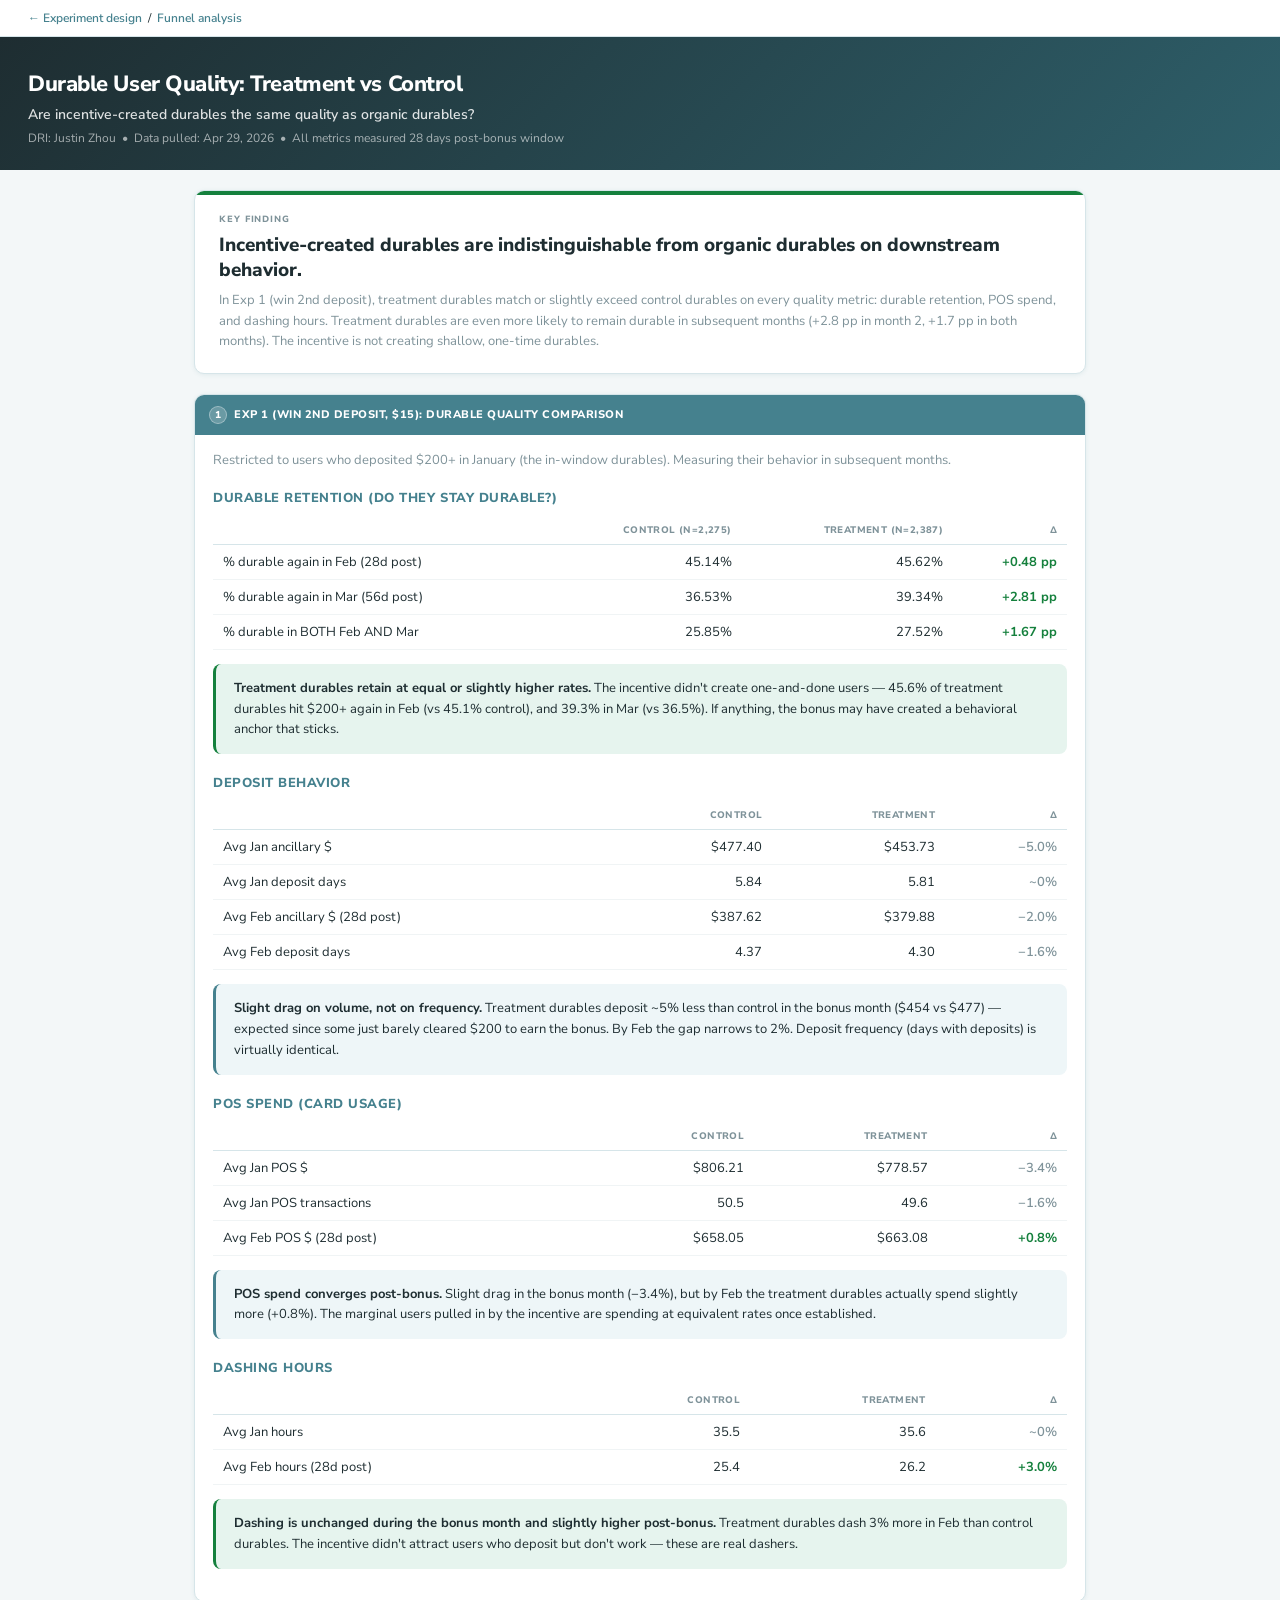
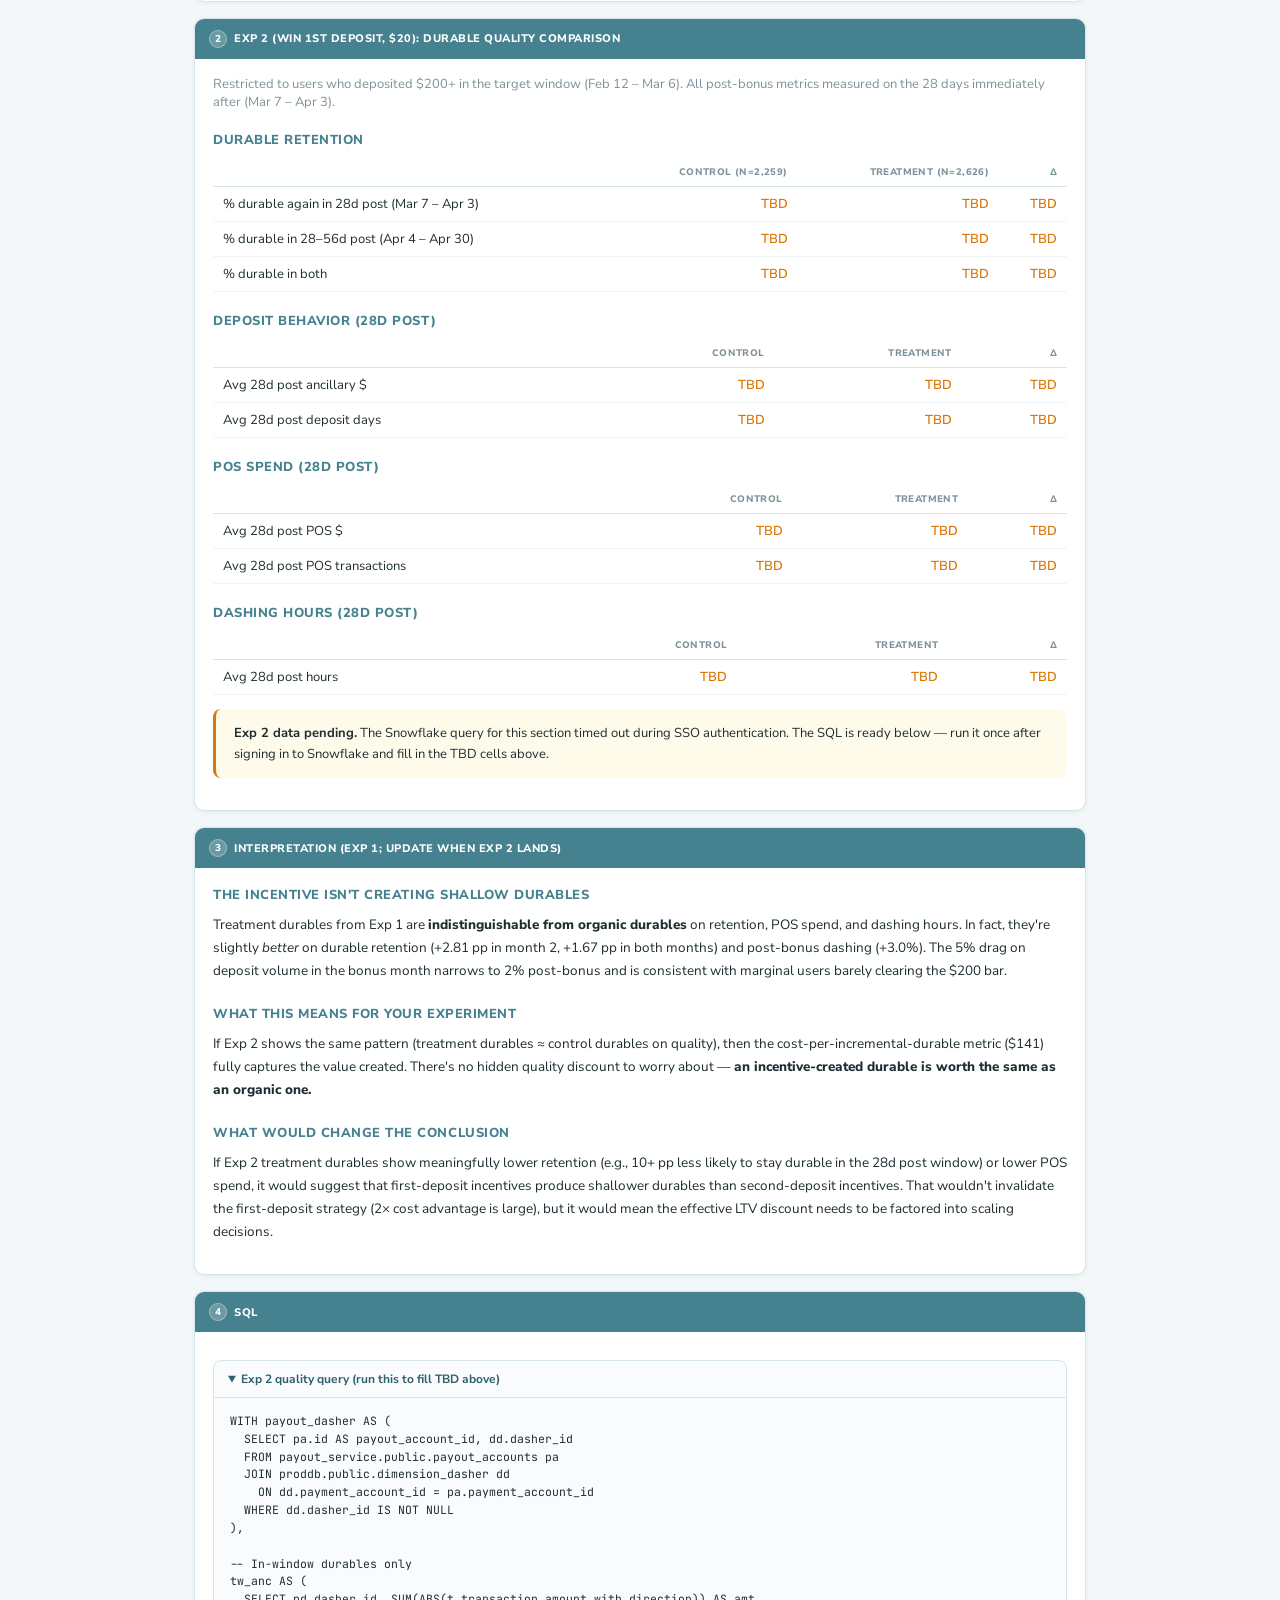
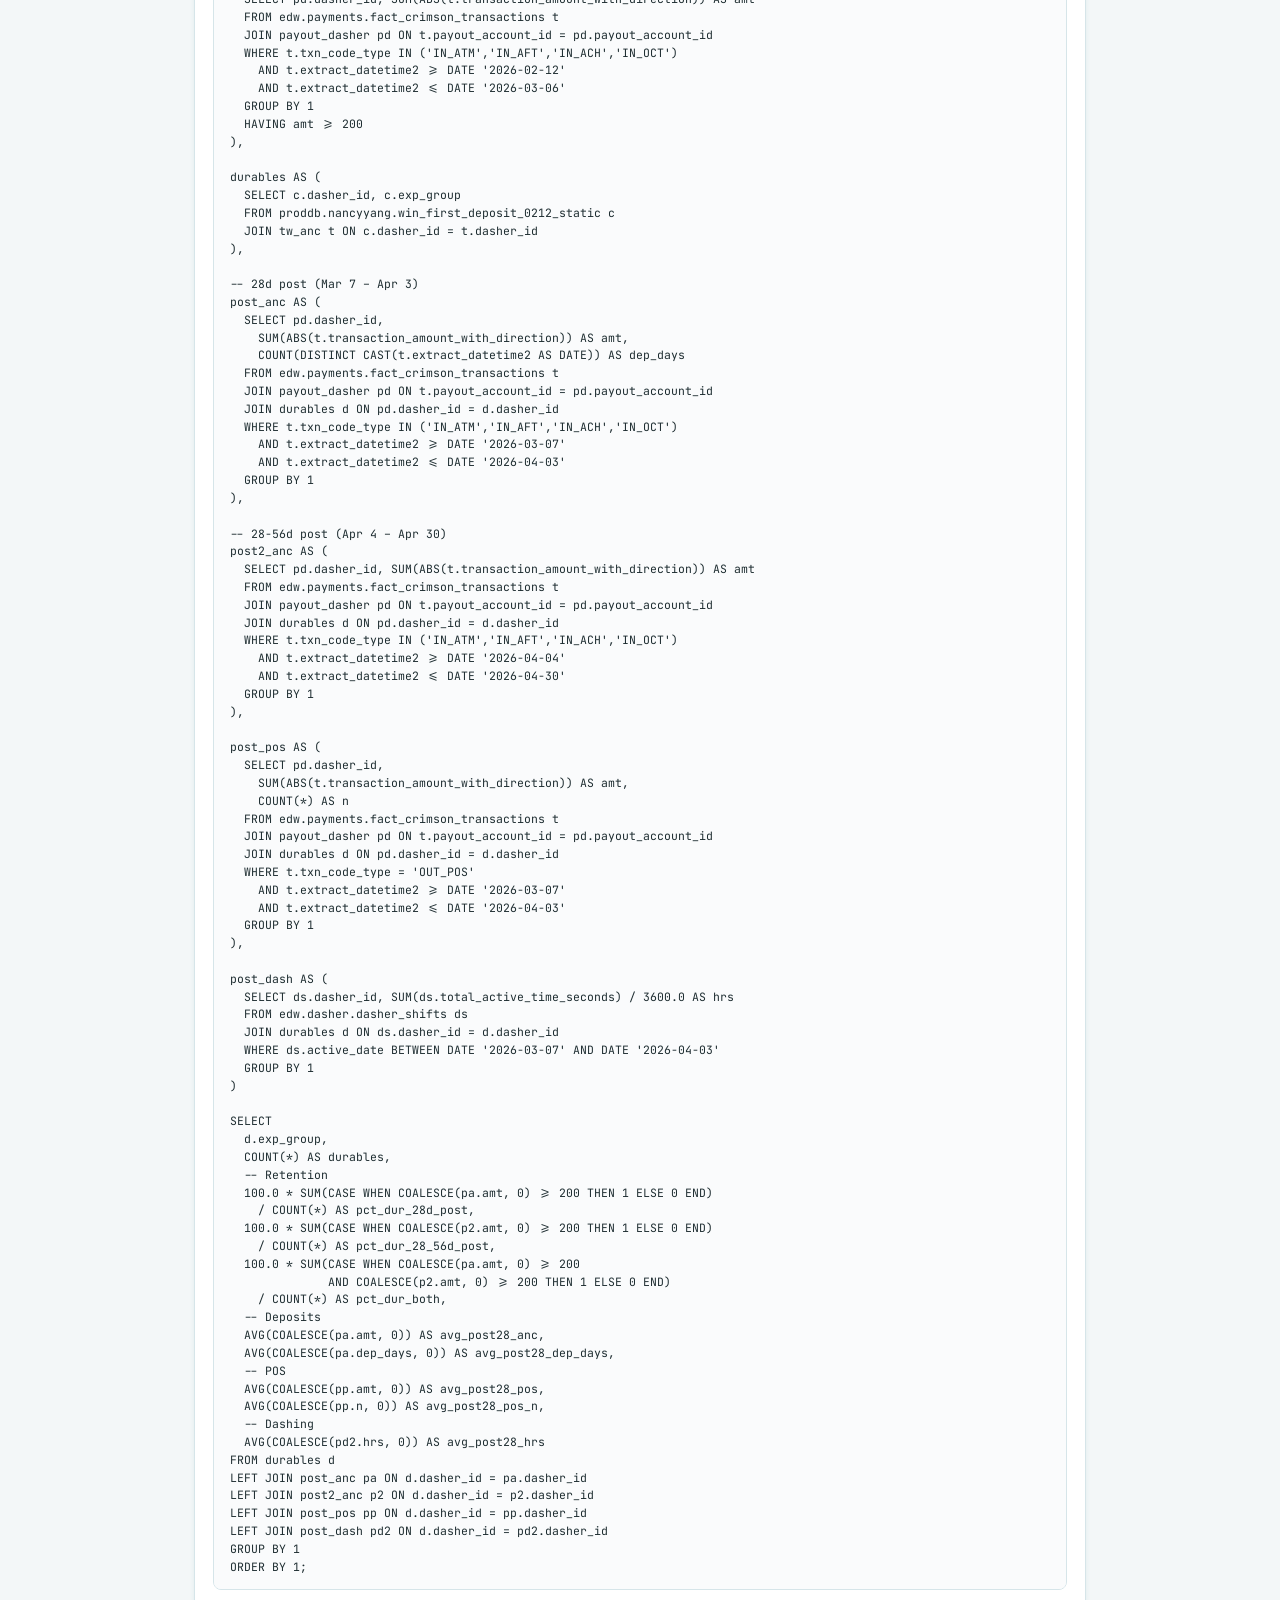
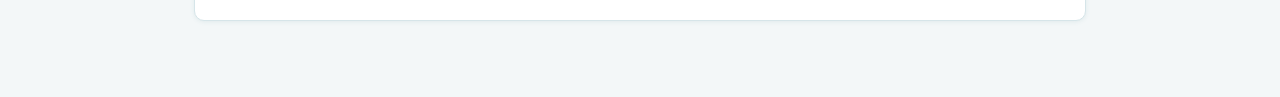
==== durable_quality.html @ f493b800 "Add durable quality comparison + updated funnel analysis New page: durable_quality.html — are incent" ====
<!DOCTYPE html>
<html lang="en">
<head>
  <meta charset="UTF-8">
  <meta name="viewport" content="width=device-width, initial-scale=1.0">
  <title>Durable User Quality: Treatment vs Control</title>
  <link rel="preconnect" href="https://fonts.googleapis.com">
  <link rel="preconnect" href="https://fonts.gstatic.com" crossorigin>
  <link href="https://fonts.googleapis.com/css2?family=Nunito+Sans:wght@300;400;600;700;800;900&family=JetBrains+Mono:wght@400;600&display=swap" rel="stylesheet">
  <style>
    :root {
      --ink: #1e2d31; --muted: #7e9299; --teal: #45818e; --teal-dark: #2e5f6a;
      --teal-xl: #eef6f8; --border: #d6e5e9; --bg: #f3f7f8; --surface: #fff;
      --green: #15803d; --green-soft: #e6f4ee; --red: #b91c1c; --red-soft: #fef2f2;
      --amber: #d97706; --amber-soft: #fffbeb;
      --font: "Nunito Sans", "Helvetica Neue", Arial, sans-serif;
      --mono: "JetBrains Mono", "SF Mono", Menlo, monospace;
    }
    * { box-sizing: border-box; }
    html, body { margin: 0; font-family: var(--font); background: var(--bg); color: var(--ink); -webkit-font-smoothing: antialiased; }
    .header { background: linear-gradient(135deg, #1e2d31 0%, var(--teal-dark) 100%); padding: 32px 28px 24px; color: #fff; }
    .header h1 { margin: 0 0 6px; font-size: 22px; font-weight: 800; letter-spacing: -0.02em; }
    .header .subtitle { font-size: 14px; font-weight: 600; color: rgba(255,255,255,0.85); margin-bottom: 6px; }
    .header .meta { font-size: 12px; font-weight: 400; color: rgba(255,255,255,0.6); }
    .breadcrumb { background: var(--surface); border-bottom: 1px solid var(--border); padding: 10px 28px; font-size: 12px; }
    .breadcrumb a { color: var(--teal); text-decoration: none; font-weight: 600; }
    .wrap { max-width: 940px; margin: 0 auto; padding: 20px 24px 60px; }
    .verdict-row { display: grid; grid-template-columns: 1fr; gap: 14px; margin-bottom: 20px; }
    .verdict-card { background: var(--surface); border: 1px solid var(--border); border-radius: 10px; padding: 22px 24px; box-shadow: 0 1px 4px rgba(69,129,142,0.1); position: relative; overflow: hidden; }
    .verdict-card::before { content: ""; position: absolute; top: 0; left: 0; right: 0; height: 4px; background: var(--green); }
    .verdict-tag { font-size: 9px; font-weight: 800; text-transform: uppercase; letter-spacing: 0.1em; color: var(--muted); margin-bottom: 8px; }
    .verdict-headline { font-size: 19px; font-weight: 800; line-height: 1.3; margin-bottom: 8px; }
    .verdict-sub { font-size: 13px; line-height: 1.55; color: var(--muted); margin: 0; }
    .card { background: var(--surface); border: 1px solid var(--border); border-radius: 10px; box-shadow: 0 1px 4px rgba(69,129,142,0.1); overflow: hidden; margin-bottom: 16px; }
    .sec-head { font-size: 11px; font-weight: 800; text-transform: uppercase; letter-spacing: 0.5px; display: flex; align-items: center; gap: 7px; background: var(--teal); color: #fff; margin: 0; padding: 11px 14px; }
    .sec-head .sec-num { display: inline-flex; align-items: center; justify-content: center; width: 18px; height: 18px; border-radius: 50%; background: rgba(255,255,255,0.2); border: 1px solid rgba(255,255,255,0.35); font-size: 10px; font-weight: 800; }
    .card-body { padding: 16px 18px 18px; }
    table { border-collapse: collapse; width: 100%; font-size: 13px; margin: 0; }
    th, td { padding: 8px 10px; text-align: left; vertical-align: top; border-bottom: 1px solid #f0f4f5; }
    th { font-size: 9.5px; font-weight: 800; text-transform: uppercase; letter-spacing: 0.4px; color: var(--muted); border-bottom: 1px solid var(--border); }
    td.num { text-align: right; font-variant-numeric: tabular-nums; }
    th.num { text-align: right; }
    tbody tr:hover td { background: var(--teal-xl); }
    .lift-pos { color: var(--green); font-weight: 700; }
    .lift-neg { color: var(--red); font-weight: 700; }
    .lift-flat { color: var(--muted); font-weight: 600; }
    .tbd { color: var(--amber); font-weight: 600; }
    .callout { border-radius: 8px; padding: 14px 18px; margin: 14px 0; font-size: 13px; line-height: 1.6; }
    .callout--green { background: var(--green-soft); border-left: 3px solid var(--green); }
    .callout--amber { background: var(--amber-soft); border-left: 3px solid var(--amber); }
    .callout--teal { background: var(--teal-xl); border-left: 3px solid var(--teal); }
    .narrative { font-size: 13.5px; line-height: 1.7; }
    .narrative p { margin: 0 0 12px; }
    .narrative strong { font-weight: 800; }
    h3.section-sub { font-size: 13px; font-weight: 800; text-transform: uppercase; letter-spacing: 0.04em; color: var(--teal); margin: 20px 0 8px; }
    h3.section-sub:first-child { margin-top: 0; }
    details.sql { border: 1px solid var(--border); border-radius: 8px; margin: 12px 0; background: #fafbfc; overflow: hidden; }
    details.sql summary { cursor: pointer; padding: 10px 14px; font-size: 12px; font-weight: 700; color: var(--teal-dark); user-select: none; }
    details.sql summary:hover { background: var(--teal-xl); }
    details.sql[open] summary { border-bottom: 1px solid var(--border); }
    details.sql pre { margin: 0; padding: 14px 16px; font-family: var(--mono); font-size: 11.5px; line-height: 1.55; color: #1e2d31; background: #fafbfc; overflow-x: auto; white-space: pre; }
  </style>
</head>
<body>

<div class="breadcrumb"><a href="/">&larr; Experiment design</a> &nbsp;/&nbsp; <a href="funnel_analysis.html">Funnel analysis</a></div>

<div class="header">
  <h1>Durable User Quality: Treatment vs Control</h1>
  <div class="subtitle">Are incentive-created durables the same quality as organic durables?</div>
  <div class="meta">DRI: Justin Zhou &nbsp;&bull;&nbsp; Data pulled: Apr 29, 2026 &nbsp;&bull;&nbsp; All metrics measured 28 days post-bonus window</div>
</div>

<div class="wrap">

  <div class="verdict-row">
    <div class="verdict-card">
      <div class="verdict-tag">Key finding</div>
      <div class="verdict-headline">Incentive-created durables are indistinguishable from organic durables on downstream behavior.</div>
      <p class="verdict-sub">In Exp 1 (win 2nd deposit), treatment durables match or slightly exceed control durables on every quality metric: durable retention, POS spend, and dashing hours. Treatment durables are even more likely to remain durable in subsequent months (+2.8 pp in month 2, +1.7 pp in both months). The incentive is not creating shallow, one-time durables.</p>
    </div>
  </div>

  <!-- ── 1. Exp 1 ── -->
  <div class="card">
    <div class="sec-head"><span class="sec-num">1</span> Exp 1 (Win 2nd Deposit, $15): Durable quality comparison</div>
    <div class="card-body">
      <p style="font-size:13px; color:var(--muted); margin:0 0 14px;">Restricted to users who deposited $200+ in January (the in-window durables). Measuring their behavior in subsequent months.</p>

      <h3 class="section-sub">Durable retention (do they stay durable?)</h3>
      <table>
        <thead>
          <tr><th></th><th class="num">Control (n=2,275)</th><th class="num">Treatment (n=2,387)</th><th class="num">Δ</th></tr>
        </thead>
        <tbody>
          <tr>
            <td>% durable again in Feb (28d post)</td>
            <td class="num">45.14%</td>
            <td class="num">45.62%</td>
            <td class="num lift-pos">+0.48 pp</td>
          </tr>
          <tr>
            <td>% durable again in Mar (56d post)</td>
            <td class="num">36.53%</td>
            <td class="num">39.34%</td>
            <td class="num lift-pos">+2.81 pp</td>
          </tr>
          <tr>
            <td>% durable in BOTH Feb AND Mar</td>
            <td class="num">25.85%</td>
            <td class="num">27.52%</td>
            <td class="num lift-pos">+1.67 pp</td>
          </tr>
        </tbody>
      </table>

      <div class="callout callout--green">
        <strong>Treatment durables retain at equal or slightly higher rates.</strong> The incentive didn't create one-and-done users &mdash; 45.6% of treatment durables hit $200+ again in Feb (vs 45.1% control), and 39.3% in Mar (vs 36.5%). If anything, the bonus may have created a behavioral anchor that sticks.
      </div>

      <h3 class="section-sub">Deposit behavior</h3>
      <table>
        <thead>
          <tr><th></th><th class="num">Control</th><th class="num">Treatment</th><th class="num">Δ</th></tr>
        </thead>
        <tbody>
          <tr><td>Avg Jan ancillary $</td><td class="num">$477.40</td><td class="num">$453.73</td><td class="num lift-flat">&minus;5.0%</td></tr>
          <tr><td>Avg Jan deposit days</td><td class="num">5.84</td><td class="num">5.81</td><td class="num lift-flat">~0%</td></tr>
          <tr><td>Avg Feb ancillary $ (28d post)</td><td class="num">$387.62</td><td class="num">$379.88</td><td class="num lift-flat">&minus;2.0%</td></tr>
          <tr><td>Avg Feb deposit days</td><td class="num">4.37</td><td class="num">4.30</td><td class="num lift-flat">&minus;1.6%</td></tr>
        </tbody>
      </table>

      <div class="callout callout--teal">
        <strong>Slight drag on volume, not on frequency.</strong> Treatment durables deposit ~5% less than control in the bonus month ($454 vs $477) &mdash; expected since some just barely cleared $200 to earn the bonus. By Feb the gap narrows to 2%. Deposit frequency (days with deposits) is virtually identical.
      </div>

      <h3 class="section-sub">POS spend (card usage)</h3>
      <table>
        <thead>
          <tr><th></th><th class="num">Control</th><th class="num">Treatment</th><th class="num">Δ</th></tr>
        </thead>
        <tbody>
          <tr><td>Avg Jan POS $</td><td class="num">$806.21</td><td class="num">$778.57</td><td class="num lift-flat">&minus;3.4%</td></tr>
          <tr><td>Avg Jan POS transactions</td><td class="num">50.5</td><td class="num">49.6</td><td class="num lift-flat">&minus;1.6%</td></tr>
          <tr><td>Avg Feb POS $ (28d post)</td><td class="num">$658.05</td><td class="num">$663.08</td><td class="num lift-pos">+0.8%</td></tr>
        </tbody>
      </table>

      <div class="callout callout--teal">
        <strong>POS spend converges post-bonus.</strong> Slight drag in the bonus month (&minus;3.4%), but by Feb the treatment durables actually spend slightly more (+0.8%). The marginal users pulled in by the incentive are spending at equivalent rates once established.
      </div>

      <h3 class="section-sub">Dashing hours</h3>
      <table>
        <thead>
          <tr><th></th><th class="num">Control</th><th class="num">Treatment</th><th class="num">Δ</th></tr>
        </thead>
        <tbody>
          <tr><td>Avg Jan hours</td><td class="num">35.5</td><td class="num">35.6</td><td class="num lift-flat">~0%</td></tr>
          <tr><td>Avg Feb hours (28d post)</td><td class="num">25.4</td><td class="num">26.2</td><td class="num lift-pos">+3.0%</td></tr>
        </tbody>
      </table>

      <div class="callout callout--green">
        <strong>Dashing is unchanged during the bonus month and slightly higher post-bonus.</strong> Treatment durables dash 3% more in Feb than control durables. The incentive didn't attract users who deposit but don't work &mdash; these are real dashers.
      </div>
    </div>
  </div>

  <!-- ── 2. Exp 2 ── -->
  <div class="card">
    <div class="sec-head"><span class="sec-num">2</span> Exp 2 (Win 1st Deposit, $20): Durable quality comparison</div>
    <div class="card-body">
      <p style="font-size:13px; color:var(--muted); margin:0 0 14px;">Restricted to users who deposited $200+ in the target window (Feb 12 &ndash; Mar 6). All post-bonus metrics measured on the 28 days immediately after (Mar 7 &ndash; Apr 3).</p>

      <h3 class="section-sub">Durable retention</h3>
      <table>
        <thead>
          <tr><th></th><th class="num">Control (n=2,259)</th><th class="num">Treatment (n=2,626)</th><th class="num">Δ</th></tr>
        </thead>
        <tbody>
          <tr><td>% durable again in 28d post (Mar 7 &ndash; Apr 3)</td><td class="num tbd">TBD</td><td class="num tbd">TBD</td><td class="num tbd">TBD</td></tr>
          <tr><td>% durable in 28&ndash;56d post (Apr 4 &ndash; Apr 30)</td><td class="num tbd">TBD</td><td class="num tbd">TBD</td><td class="num tbd">TBD</td></tr>
          <tr><td>% durable in both</td><td class="num tbd">TBD</td><td class="num tbd">TBD</td><td class="num tbd">TBD</td></tr>
        </tbody>
      </table>

      <h3 class="section-sub">Deposit behavior (28d post)</h3>
      <table>
        <thead>
          <tr><th></th><th class="num">Control</th><th class="num">Treatment</th><th class="num">Δ</th></tr>
        </thead>
        <tbody>
          <tr><td>Avg 28d post ancillary $</td><td class="num tbd">TBD</td><td class="num tbd">TBD</td><td class="num tbd">TBD</td></tr>
          <tr><td>Avg 28d post deposit days</td><td class="num tbd">TBD</td><td class="num tbd">TBD</td><td class="num tbd">TBD</td></tr>
        </tbody>
      </table>

      <h3 class="section-sub">POS spend (28d post)</h3>
      <table>
        <thead>
          <tr><th></th><th class="num">Control</th><th class="num">Treatment</th><th class="num">Δ</th></tr>
        </thead>
        <tbody>
          <tr><td>Avg 28d post POS $</td><td class="num tbd">TBD</td><td class="num tbd">TBD</td><td class="num tbd">TBD</td></tr>
          <tr><td>Avg 28d post POS transactions</td><td class="num tbd">TBD</td><td class="num tbd">TBD</td><td class="num tbd">TBD</td></tr>
        </tbody>
      </table>

      <h3 class="section-sub">Dashing hours (28d post)</h3>
      <table>
        <thead>
          <tr><th></th><th class="num">Control</th><th class="num">Treatment</th><th class="num">Δ</th></tr>
        </thead>
        <tbody>
          <tr><td>Avg 28d post hours</td><td class="num tbd">TBD</td><td class="num tbd">TBD</td><td class="num tbd">TBD</td></tr>
        </tbody>
      </table>

      <div class="callout callout--amber">
        <strong>Exp 2 data pending.</strong> The Snowflake query for this section timed out during SSO authentication. The SQL is ready below &mdash; run it once after signing in to Snowflake and fill in the TBD cells above.
      </div>
    </div>
  </div>

  <!-- ── 3. Interpretation ── -->
  <div class="card">
    <div class="sec-head"><span class="sec-num">3</span> Interpretation (Exp 1; update when Exp 2 lands)</div>
    <div class="card-body narrative">
      <h3 class="section-sub">The incentive isn't creating shallow durables</h3>
      <p>Treatment durables from Exp 1 are <strong>indistinguishable from organic durables</strong> on retention, POS spend, and dashing hours. In fact, they're slightly <em>better</em> on durable retention (+2.81 pp in month 2, +1.67 pp in both months) and post-bonus dashing (+3.0%). The 5% drag on deposit volume in the bonus month narrows to 2% post-bonus and is consistent with marginal users barely clearing the $200 bar.</p>

      <h3 class="section-sub">What this means for your experiment</h3>
      <p>If Exp 2 shows the same pattern (treatment durables ≈ control durables on quality), then the cost-per-incremental-durable metric ($141) fully captures the value created. There's no hidden quality discount to worry about &mdash; <strong>an incentive-created durable is worth the same as an organic one.</strong></p>

      <h3 class="section-sub">What would change the conclusion</h3>
      <p>If Exp 2 treatment durables show meaningfully lower retention (e.g., 10+ pp less likely to stay durable in the 28d post window) or lower POS spend, it would suggest that first-deposit incentives produce shallower durables than second-deposit incentives. That wouldn't invalidate the first-deposit strategy (2&times; cost advantage is large), but it would mean the effective LTV discount needs to be factored into scaling decisions.</p>
    </div>
  </div>

  <!-- ── 4. SQL ── -->
  <div class="card">
    <div class="sec-head"><span class="sec-num">4</span> SQL</div>
    <div class="card-body">

      <details class="sql" open>
        <summary>Exp 2 quality query (run this to fill TBD above)</summary>
<pre>WITH payout_dasher AS (
  SELECT pa.id AS payout_account_id, dd.dasher_id
  FROM payout_service.public.payout_accounts pa
  JOIN proddb.public.dimension_dasher dd
    ON dd.payment_account_id = pa.payment_account_id
  WHERE dd.dasher_id IS NOT NULL
),

-- In-window durables only
tw_anc AS (
  SELECT pd.dasher_id, SUM(ABS(t.transaction_amount_with_direction)) AS amt
  FROM edw.payments.fact_crimson_transactions t
  JOIN payout_dasher pd ON t.payout_account_id = pd.payout_account_id
  WHERE t.txn_code_type IN ('IN_ATM','IN_AFT','IN_ACH','IN_OCT')
    AND t.extract_datetime2 &gt;= DATE '2026-02-12'
    AND t.extract_datetime2 &lt;= DATE '2026-03-06'
  GROUP BY 1
  HAVING amt &gt;= 200
),

durables AS (
  SELECT c.dasher_id, c.exp_group
  FROM proddb.nancyyang.win_first_deposit_0212_static c
  JOIN tw_anc t ON c.dasher_id = t.dasher_id
),

-- 28d post (Mar 7 – Apr 3)
post_anc AS (
  SELECT pd.dasher_id,
    SUM(ABS(t.transaction_amount_with_direction)) AS amt,
    COUNT(DISTINCT CAST(t.extract_datetime2 AS DATE)) AS dep_days
  FROM edw.payments.fact_crimson_transactions t
  JOIN payout_dasher pd ON t.payout_account_id = pd.payout_account_id
  JOIN durables d ON pd.dasher_id = d.dasher_id
  WHERE t.txn_code_type IN ('IN_ATM','IN_AFT','IN_ACH','IN_OCT')
    AND t.extract_datetime2 &gt;= DATE '2026-03-07'
    AND t.extract_datetime2 &lt;= DATE '2026-04-03'
  GROUP BY 1
),

-- 28-56d post (Apr 4 – Apr 30)
post2_anc AS (
  SELECT pd.dasher_id, SUM(ABS(t.transaction_amount_with_direction)) AS amt
  FROM edw.payments.fact_crimson_transactions t
  JOIN payout_dasher pd ON t.payout_account_id = pd.payout_account_id
  JOIN durables d ON pd.dasher_id = d.dasher_id
  WHERE t.txn_code_type IN ('IN_ATM','IN_AFT','IN_ACH','IN_OCT')
    AND t.extract_datetime2 &gt;= DATE '2026-04-04'
    AND t.extract_datetime2 &lt;= DATE '2026-04-30'
  GROUP BY 1
),

post_pos AS (
  SELECT pd.dasher_id,
    SUM(ABS(t.transaction_amount_with_direction)) AS amt,
    COUNT(*) AS n
  FROM edw.payments.fact_crimson_transactions t
  JOIN payout_dasher pd ON t.payout_account_id = pd.payout_account_id
  JOIN durables d ON pd.dasher_id = d.dasher_id
  WHERE t.txn_code_type = 'OUT_POS'
    AND t.extract_datetime2 &gt;= DATE '2026-03-07'
    AND t.extract_datetime2 &lt;= DATE '2026-04-03'
  GROUP BY 1
),

post_dash AS (
  SELECT ds.dasher_id, SUM(ds.total_active_time_seconds) / 3600.0 AS hrs
  FROM edw.dasher.dasher_shifts ds
  JOIN durables d ON ds.dasher_id = d.dasher_id
  WHERE ds.active_date BETWEEN DATE '2026-03-07' AND DATE '2026-04-03'
  GROUP BY 1
)

SELECT
  d.exp_group,
  COUNT(*) AS durables,
  -- Retention
  100.0 * SUM(CASE WHEN COALESCE(pa.amt, 0) &gt;= 200 THEN 1 ELSE 0 END)
    / COUNT(*) AS pct_dur_28d_post,
  100.0 * SUM(CASE WHEN COALESCE(p2.amt, 0) &gt;= 200 THEN 1 ELSE 0 END)
    / COUNT(*) AS pct_dur_28_56d_post,
  100.0 * SUM(CASE WHEN COALESCE(pa.amt, 0) &gt;= 200
              AND COALESCE(p2.amt, 0) &gt;= 200 THEN 1 ELSE 0 END)
    / COUNT(*) AS pct_dur_both,
  -- Deposits
  AVG(COALESCE(pa.amt, 0)) AS avg_post28_anc,
  AVG(COALESCE(pa.dep_days, 0)) AS avg_post28_dep_days,
  -- POS
  AVG(COALESCE(pp.amt, 0)) AS avg_post28_pos,
  AVG(COALESCE(pp.n, 0)) AS avg_post28_pos_n,
  -- Dashing
  AVG(COALESCE(pd2.hrs, 0)) AS avg_post28_hrs
FROM durables d
LEFT JOIN post_anc pa ON d.dasher_id = pa.dasher_id
LEFT JOIN post2_anc p2 ON d.dasher_id = p2.dasher_id
LEFT JOIN post_pos pp ON d.dasher_id = pp.dasher_id
LEFT JOIN post_dash pd2 ON d.dasher_id = pd2.dasher_id
GROUP BY 1
ORDER BY 1;
</pre>
      </details>

    </div>
  </div>

</div>

</body>
</html>
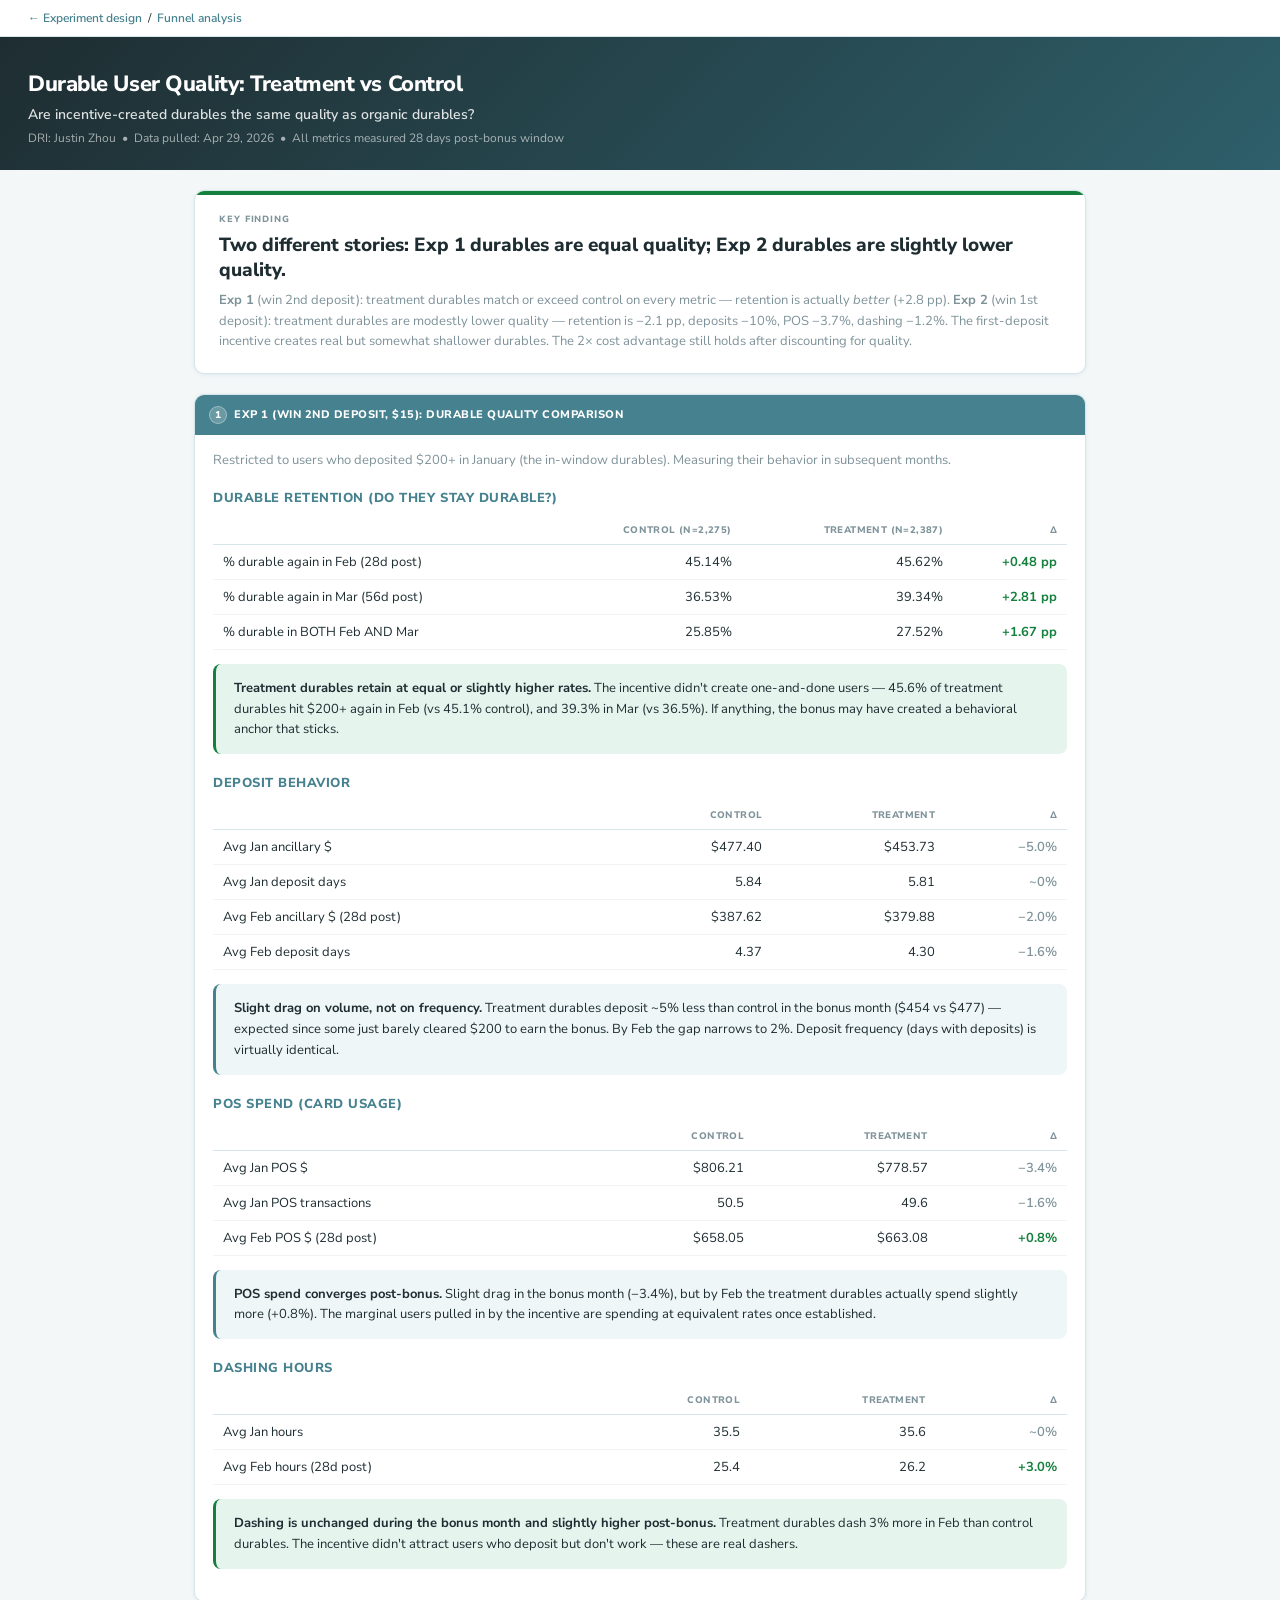
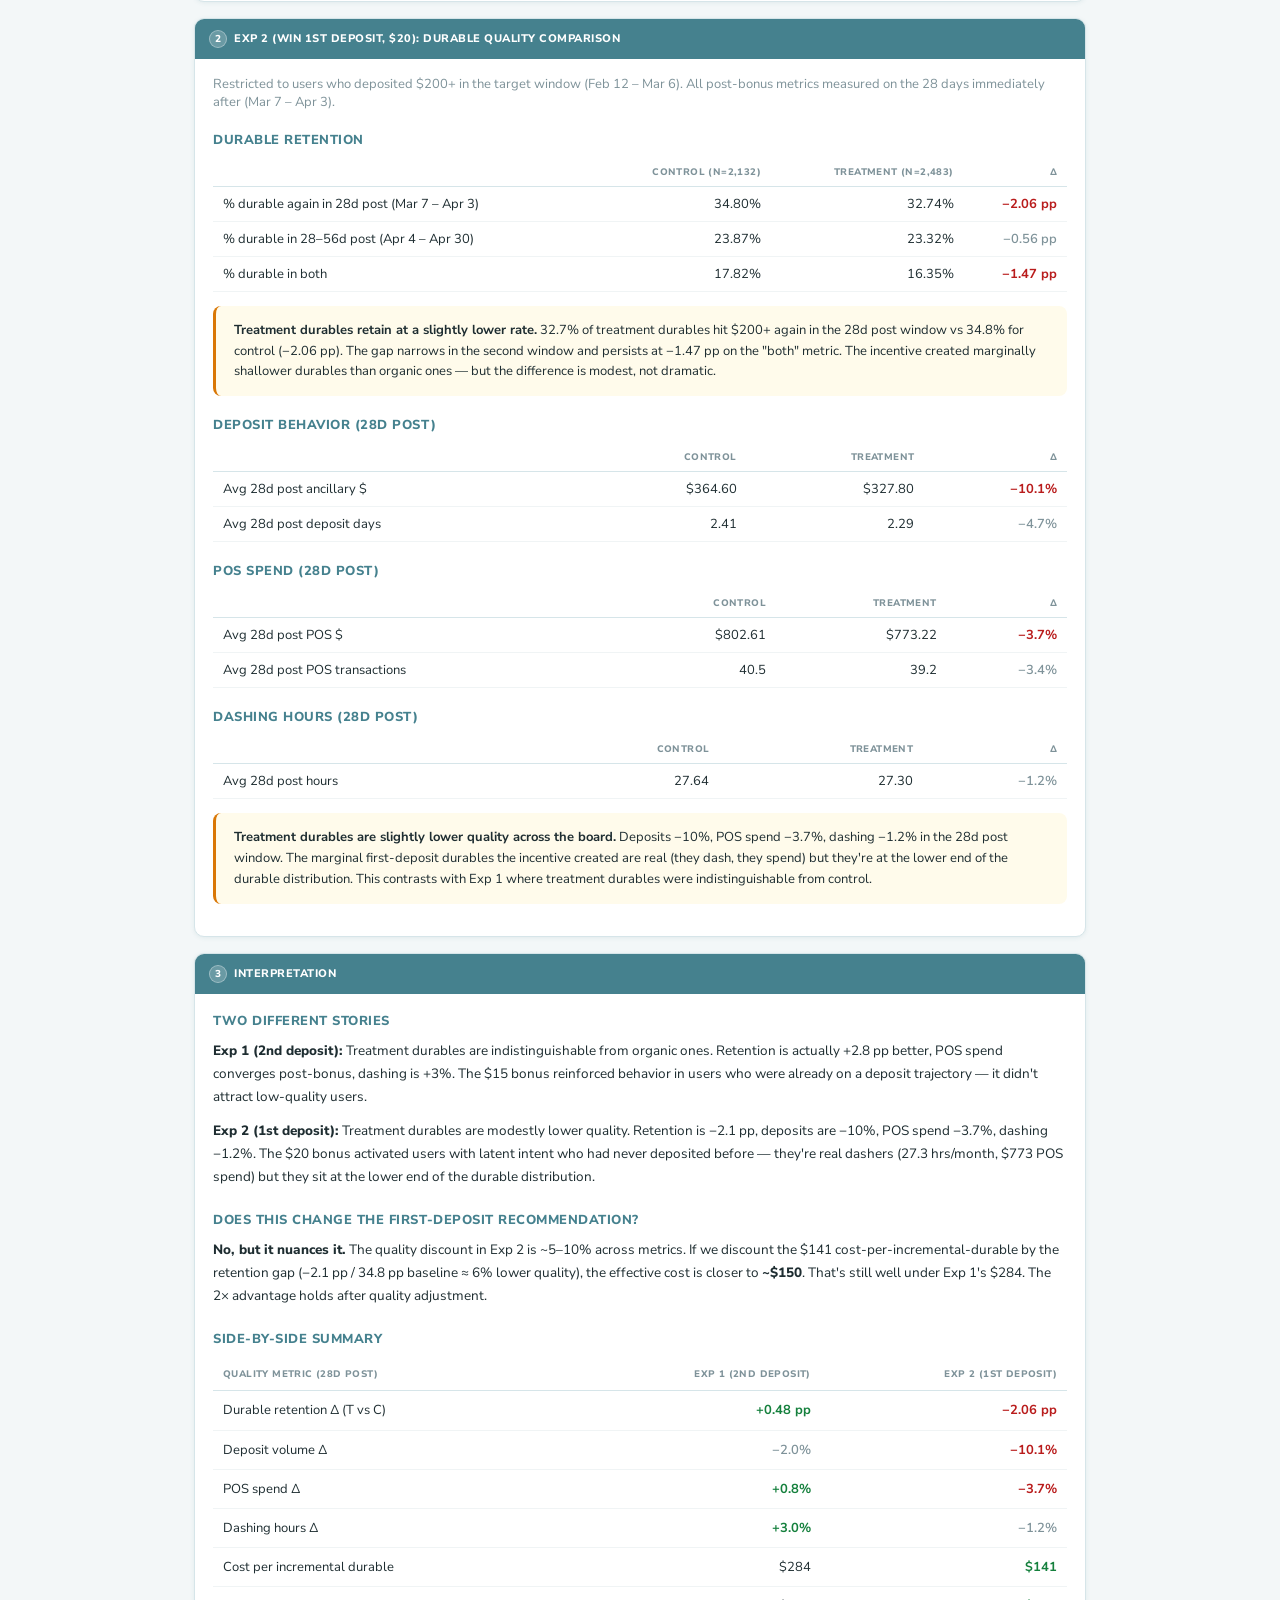
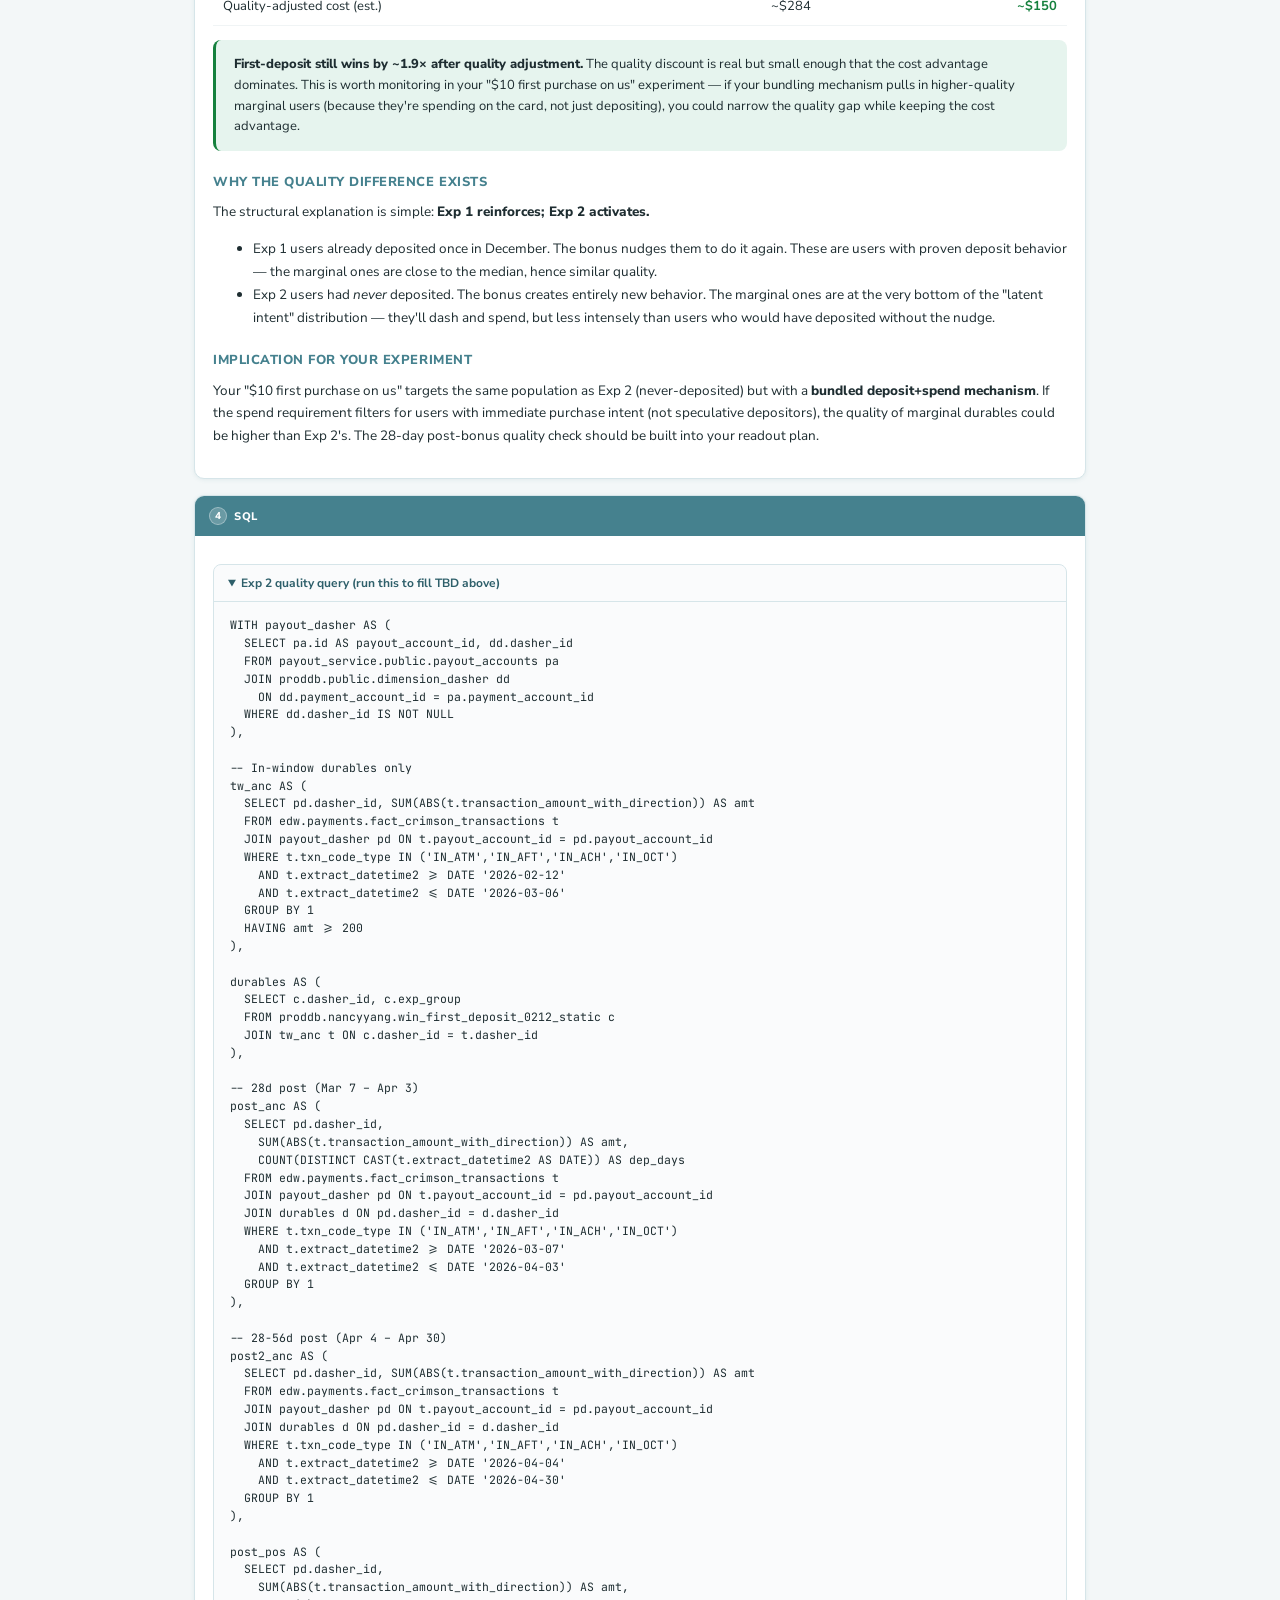
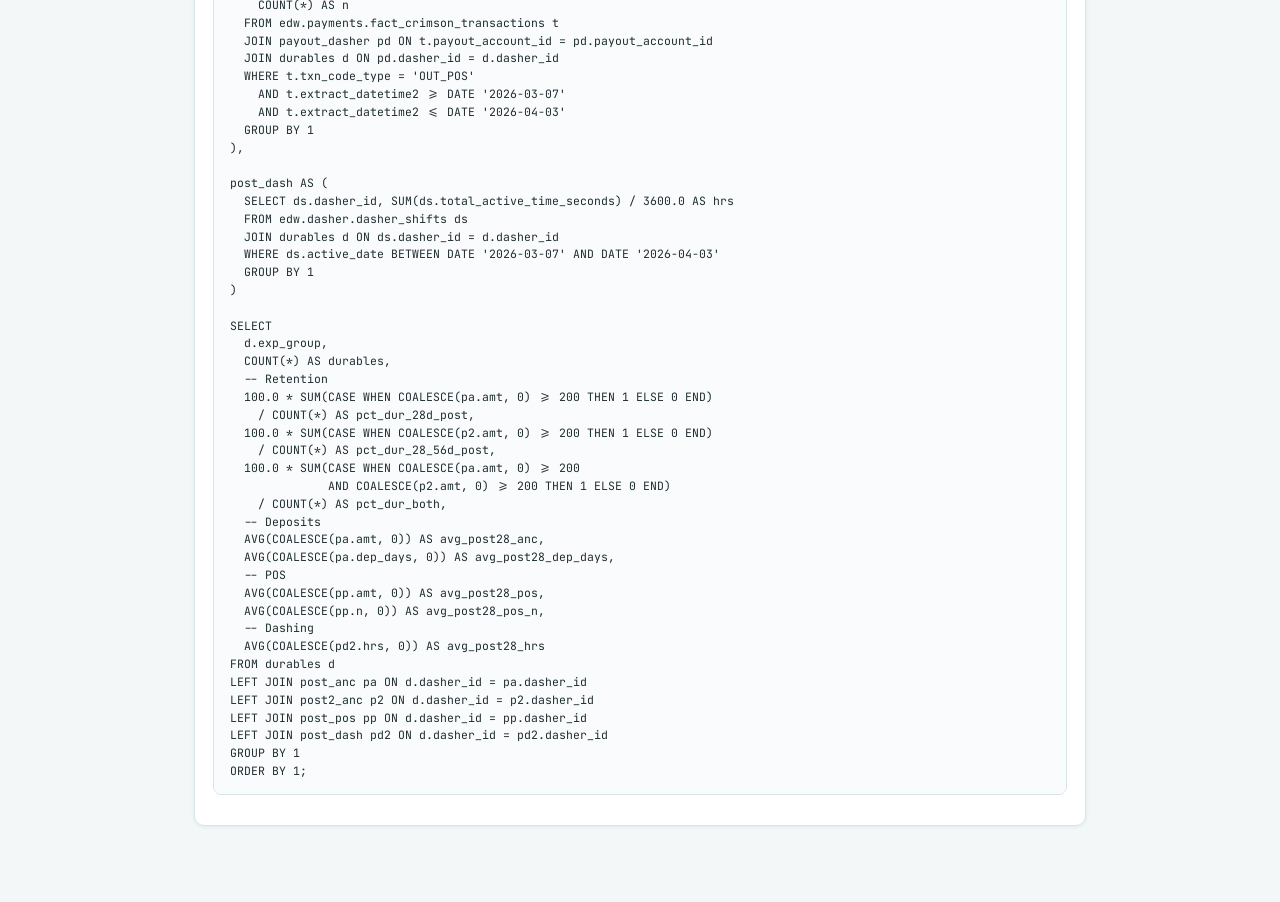
==== commit 3a341e67: "Fill Exp 2 durable quality data Treatment durables are modestly lower quality than control: retentio" ====
--- a/durable_quality.html
+++ b/durable_quality.html
@@ -76,8 +76,8 @@
   <div class="verdict-row">
     <div class="verdict-card">
       <div class="verdict-tag">Key finding</div>
-      <div class="verdict-headline">Incentive-created durables are indistinguishable from organic durables on downstream behavior.</div>
-      <p class="verdict-sub">In Exp 1 (win 2nd deposit), treatment durables match or slightly exceed control durables on every quality metric: durable retention, POS spend, and dashing hours. Treatment durables are even more likely to remain durable in subsequent months (+2.8 pp in month 2, +1.7 pp in both months). The incentive is not creating shallow, one-time durables.</p>
+      <div class="verdict-headline">Two different stories: Exp 1 durables are equal quality; Exp 2 durables are slightly lower quality.</div>
+      <p class="verdict-sub"><strong>Exp 1</strong> (win 2nd deposit): treatment durables match or exceed control on every metric &mdash; retention is actually <em>better</em> (+2.8 pp). <strong>Exp 2</strong> (win 1st deposit): treatment durables are modestly lower quality &mdash; retention is &minus;2.1 pp, deposits &minus;10%, POS &minus;3.7%, dashing &minus;1.2%. The first-deposit incentive creates real but somewhat shallower durables. The 2&times; cost advantage still holds after discounting for quality.</p>
     </div>
   </div>
 
@@ -177,14 +177,18 @@
       <h3 class="section-sub">Durable retention</h3>
       <table>
         <thead>
-          <tr><th></th><th class="num">Control (n=2,259)</th><th class="num">Treatment (n=2,626)</th><th class="num">Δ</th></tr>
-        </thead>
-        <tbody>
-          <tr><td>% durable again in 28d post (Mar 7 &ndash; Apr 3)</td><td class="num tbd">TBD</td><td class="num tbd">TBD</td><td class="num tbd">TBD</td></tr>
-          <tr><td>% durable in 28&ndash;56d post (Apr 4 &ndash; Apr 30)</td><td class="num tbd">TBD</td><td class="num tbd">TBD</td><td class="num tbd">TBD</td></tr>
-          <tr><td>% durable in both</td><td class="num tbd">TBD</td><td class="num tbd">TBD</td><td class="num tbd">TBD</td></tr>
-        </tbody>
-      </table>
+          <tr><th></th><th class="num">Control (n=2,132)</th><th class="num">Treatment (n=2,483)</th><th class="num">Δ</th></tr>
+        </thead>
+        <tbody>
+          <tr><td>% durable again in 28d post (Mar 7 &ndash; Apr 3)</td><td class="num">34.80%</td><td class="num">32.74%</td><td class="num lift-neg">&minus;2.06 pp</td></tr>
+          <tr><td>% durable in 28&ndash;56d post (Apr 4 &ndash; Apr 30)</td><td class="num">23.87%</td><td class="num">23.32%</td><td class="num lift-flat">&minus;0.56 pp</td></tr>
+          <tr><td>% durable in both</td><td class="num">17.82%</td><td class="num">16.35%</td><td class="num lift-neg">&minus;1.47 pp</td></tr>
+        </tbody>
+      </table>
+
+      <div class="callout callout--amber">
+        <strong>Treatment durables retain at a slightly lower rate.</strong> 32.7% of treatment durables hit $200+ again in the 28d post window vs 34.8% for control (&minus;2.06 pp). The gap narrows in the second window and persists at &minus;1.47 pp on the "both" metric. The incentive created marginally shallower durables than organic ones &mdash; but the difference is modest, not dramatic.
+      </div>
 
       <h3 class="section-sub">Deposit behavior (28d post)</h3>
       <table>
@@ -192,8 +196,8 @@
           <tr><th></th><th class="num">Control</th><th class="num">Treatment</th><th class="num">Δ</th></tr>
         </thead>
         <tbody>
-          <tr><td>Avg 28d post ancillary $</td><td class="num tbd">TBD</td><td class="num tbd">TBD</td><td class="num tbd">TBD</td></tr>
-          <tr><td>Avg 28d post deposit days</td><td class="num tbd">TBD</td><td class="num tbd">TBD</td><td class="num tbd">TBD</td></tr>
+          <tr><td>Avg 28d post ancillary $</td><td class="num">$364.60</td><td class="num">$327.80</td><td class="num lift-neg">&minus;10.1%</td></tr>
+          <tr><td>Avg 28d post deposit days</td><td class="num">2.41</td><td class="num">2.29</td><td class="num lift-flat">&minus;4.7%</td></tr>
         </tbody>
       </table>
 
@@ -203,8 +207,8 @@
           <tr><th></th><th class="num">Control</th><th class="num">Treatment</th><th class="num">Δ</th></tr>
         </thead>
         <tbody>
-          <tr><td>Avg 28d post POS $</td><td class="num tbd">TBD</td><td class="num tbd">TBD</td><td class="num tbd">TBD</td></tr>
-          <tr><td>Avg 28d post POS transactions</td><td class="num tbd">TBD</td><td class="num tbd">TBD</td><td class="num tbd">TBD</td></tr>
+          <tr><td>Avg 28d post POS $</td><td class="num">$802.61</td><td class="num">$773.22</td><td class="num lift-neg">&minus;3.7%</td></tr>
+          <tr><td>Avg 28d post POS transactions</td><td class="num">40.5</td><td class="num">39.2</td><td class="num lift-flat">&minus;3.4%</td></tr>
         </tbody>
       </table>
 
@@ -214,28 +218,55 @@
           <tr><th></th><th class="num">Control</th><th class="num">Treatment</th><th class="num">Δ</th></tr>
         </thead>
         <tbody>
-          <tr><td>Avg 28d post hours</td><td class="num tbd">TBD</td><td class="num tbd">TBD</td><td class="num tbd">TBD</td></tr>
+          <tr><td>Avg 28d post hours</td><td class="num">27.64</td><td class="num">27.30</td><td class="num lift-flat">&minus;1.2%</td></tr>
         </tbody>
       </table>
 
       <div class="callout callout--amber">
-        <strong>Exp 2 data pending.</strong> The Snowflake query for this section timed out during SSO authentication. The SQL is ready below &mdash; run it once after signing in to Snowflake and fill in the TBD cells above.
+        <strong>Treatment durables are slightly lower quality across the board.</strong> Deposits &minus;10%, POS spend &minus;3.7%, dashing &minus;1.2% in the 28d post window. The marginal first-deposit durables the incentive created are real (they dash, they spend) but they're at the lower end of the durable distribution. This contrasts with Exp 1 where treatment durables were indistinguishable from control.
       </div>
     </div>
   </div>
 
   <!-- ── 3. Interpretation ── -->
   <div class="card">
-    <div class="sec-head"><span class="sec-num">3</span> Interpretation (Exp 1; update when Exp 2 lands)</div>
+    <div class="sec-head"><span class="sec-num">3</span> Interpretation</div>
     <div class="card-body narrative">
-      <h3 class="section-sub">The incentive isn't creating shallow durables</h3>
-      <p>Treatment durables from Exp 1 are <strong>indistinguishable from organic durables</strong> on retention, POS spend, and dashing hours. In fact, they're slightly <em>better</em> on durable retention (+2.81 pp in month 2, +1.67 pp in both months) and post-bonus dashing (+3.0%). The 5% drag on deposit volume in the bonus month narrows to 2% post-bonus and is consistent with marginal users barely clearing the $200 bar.</p>
-
-      <h3 class="section-sub">What this means for your experiment</h3>
-      <p>If Exp 2 shows the same pattern (treatment durables ≈ control durables on quality), then the cost-per-incremental-durable metric ($141) fully captures the value created. There's no hidden quality discount to worry about &mdash; <strong>an incentive-created durable is worth the same as an organic one.</strong></p>
-
-      <h3 class="section-sub">What would change the conclusion</h3>
-      <p>If Exp 2 treatment durables show meaningfully lower retention (e.g., 10+ pp less likely to stay durable in the 28d post window) or lower POS spend, it would suggest that first-deposit incentives produce shallower durables than second-deposit incentives. That wouldn't invalidate the first-deposit strategy (2&times; cost advantage is large), but it would mean the effective LTV discount needs to be factored into scaling decisions.</p>
+      <h3 class="section-sub">Two different stories</h3>
+      <p><strong>Exp 1 (2nd deposit):</strong> Treatment durables are indistinguishable from organic ones. Retention is actually +2.8 pp better, POS spend converges post-bonus, dashing is +3%. The $15 bonus reinforced behavior in users who were already on a deposit trajectory &mdash; it didn't attract low-quality users.</p>
+      <p><strong>Exp 2 (1st deposit):</strong> Treatment durables are modestly lower quality. Retention is &minus;2.1 pp, deposits are &minus;10%, POS spend &minus;3.7%, dashing &minus;1.2%. The $20 bonus activated users with latent intent who had never deposited before &mdash; they're real dashers (27.3 hrs/month, $773 POS spend) but they sit at the lower end of the durable distribution.</p>
+
+      <h3 class="section-sub">Does this change the first-deposit recommendation?</h3>
+      <p><strong>No, but it nuances it.</strong> The quality discount in Exp 2 is ~5&ndash;10% across metrics. If we discount the $141 cost-per-incremental-durable by the retention gap (&minus;2.1 pp / 34.8 pp baseline &asymp; 6% lower quality), the effective cost is closer to <strong>~$150</strong>. That's still well under Exp 1's $284. The 2&times; advantage holds after quality adjustment.</p>
+
+      <h3 class="section-sub">Side-by-side summary</h3>
+      <table>
+        <thead>
+          <tr><th>Quality metric (28d post)</th><th class="num">Exp 1 (2nd deposit)</th><th class="num">Exp 2 (1st deposit)</th></tr>
+        </thead>
+        <tbody>
+          <tr><td>Durable retention Δ (T vs C)</td><td class="num lift-pos">+0.48 pp</td><td class="num lift-neg">&minus;2.06 pp</td></tr>
+          <tr><td>Deposit volume Δ</td><td class="num lift-flat">&minus;2.0%</td><td class="num lift-neg">&minus;10.1%</td></tr>
+          <tr><td>POS spend Δ</td><td class="num lift-pos">+0.8%</td><td class="num lift-neg">&minus;3.7%</td></tr>
+          <tr><td>Dashing hours Δ</td><td class="num lift-pos">+3.0%</td><td class="num lift-flat">&minus;1.2%</td></tr>
+          <tr><td>Cost per incremental durable</td><td class="num">$284</td><td class="num lift-pos">$141</td></tr>
+          <tr><td>Quality-adjusted cost (est.)</td><td class="num">~$284</td><td class="num lift-pos">~$150</td></tr>
+        </tbody>
+      </table>
+
+      <div class="callout callout--green">
+        <strong>First-deposit still wins by ~1.9&times; after quality adjustment.</strong> The quality discount is real but small enough that the cost advantage dominates. This is worth monitoring in your "$10 first purchase on us" experiment &mdash; if your bundling mechanism pulls in higher-quality marginal users (because they're spending on the card, not just depositing), you could narrow the quality gap while keeping the cost advantage.
+      </div>
+
+      <h3 class="section-sub">Why the quality difference exists</h3>
+      <p>The structural explanation is simple: <strong>Exp 1 reinforces; Exp 2 activates.</strong></p>
+      <ul style="font-size:13.5px;">
+        <li>Exp 1 users already deposited once in December. The bonus nudges them to do it again. These are users with proven deposit behavior &mdash; the marginal ones are close to the median, hence similar quality.</li>
+        <li>Exp 2 users had <em>never</em> deposited. The bonus creates entirely new behavior. The marginal ones are at the very bottom of the "latent intent" distribution &mdash; they'll dash and spend, but less intensely than users who would have deposited without the nudge.</li>
+      </ul>
+
+      <h3 class="section-sub">Implication for your experiment</h3>
+      <p>Your "$10 first purchase on us" targets the same population as Exp 2 (never-deposited) but with a <strong>bundled deposit+spend mechanism</strong>. If the spend requirement filters for users with immediate purchase intent (not speculative depositors), the quality of marginal durables could be higher than Exp 2's. The 28-day post-bonus quality check should be built into your readout plan.</p>
     </div>
   </div>
 
